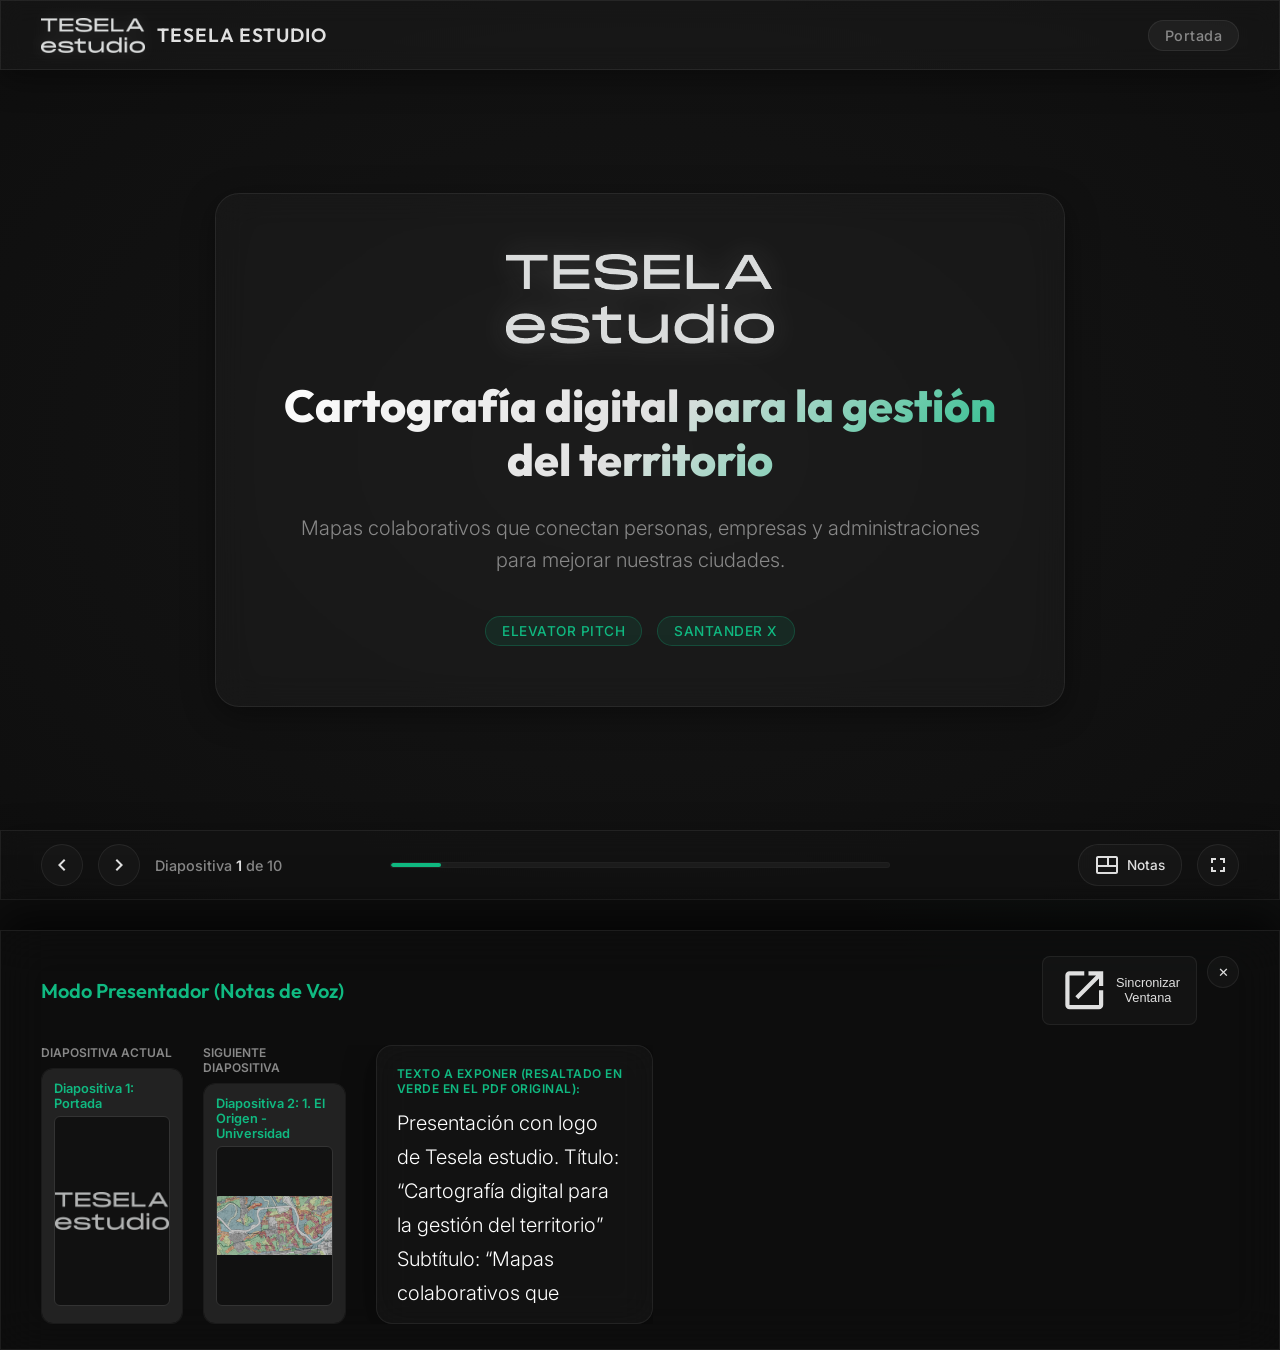
==== index.html @ 333ba8f4 "First commit: Presentacion Tesela Estudio (HTML, PPTX, PDF)" ====
<!DOCTYPE html>
<html lang="es">
<head>
  <meta charset="UTF-8">
  <meta name="viewport" content="width=device-width, initial-scale=1.0">
  <title>Tesela Estudio - Cartografía Digital para la Gestión del Territorio</title>
  <link rel="stylesheet" href="style.css">
  <!-- Fonts -->
  <link rel="preconnect" href="https://fonts.googleapis.com">
  <link rel="preconnect" href="https://fonts.gstatic.com" crossorigin>
  <link href="https://fonts.googleapis.com/css2?family=Inter:wght@300;400;500;600&family=Outfit:wght@400;500;600;700;800&display=swap" rel="stylesheet">
</head>
<body>

  <!-- Main Presentation Container -->
  <div id="presentation-container">
    
    <!-- Header with Logo -->
    <header class="presentation-header glass-element">
      <div class="header-logo-container">
        <img src="Imagenes/Logo Tesela Estudio.png" alt="Tesela Estudio Logo" class="header-logo">
        <span class="header-brand">Tesela Estudio</span>
      </div>
      <div class="header-slide-info">
        <span id="header-slide-title">Portada</span>
      </div>
    </header>

    <!-- Slides Wrapper -->
    <div id="slides-wrapper">

      <!-- Slide 1: Portada -->
      <section class="slide active" id="slide-1" data-title="Portada">
        <div class="slide-content cover-layout">
          <div class="cover-card glass-card animate-fade-in">
            <img src="Imagenes/Logo Tesela Estudio.png" alt="Tesela Estudio Logo Large" class="cover-logo">
            <h1 class="gradient-text">Cartografía digital para la gestión del territorio</h1>
            <p class="subtitle">Mapas colaborativos que conectan personas, empresas y administraciones para mejorar nuestras ciudades.</p>
            <div class="cover-footer">
              <span class="badge">Elevator Pitch</span>
              <span class="badge">Santander X</span>
            </div>
          </div>
        </div>
        <div class="speaker-notes-content">
          Presentación con logo de Tesela estudio.
          Título: “Cartografía digital para la gestión del territorio”
          Subtítulo: “Mapas colaborativos que conectan personas, empresas y administraciones para mejorar nuestras ciudades. “
        </div>
      </section>

      <!-- Slide 2: El Origen - Contexto (Diapositiva 2) -->
      <section class="slide" id="slide-2" data-title="1. El Origen - Universidad">
        <div class="slide-content split-layout">
          <div class="text-column">
            <span class="slide-number">01</span>
            <h2>El Origen</h2>
            <h3 class="accent-text">Investigación y Urbanismo</h3>
            <div class="glass-card text-card animate-slide-up">
              <p>Como investigadores en el área de urbanismo y estudiantes de arquitectura, comprendimos la importancia de la relación entre el diseño urbano y la correcta gestión del territorio.</p>
              <div class="accent-line"></div>
              <p class="highlight-text">“Entender el espacio urbano es el primer paso para mejorarlo.”</p>
            </div>
          </div>
          <div class="visual-column">
            <div class="image-frame animate-scale-in">
              <img src="Imagenes/Diapositiva 2.1/huerta murcia.jpg" alt="Huerta de Murcia - Urbanismo" class="fit-image">
              <div class="image-caption">Huerta de Murcia: Análisis territorial y urbanístico</div>
            </div>
          </div>
        </div>
        <div class="speaker-notes-content">
          “1. El Origen
          Hace unos años, Alfonso y yo estábamos trabajando como investigadores en el área de urbanismo de la Universidad, durante la carrera de arquitectura, donde empezamos a trabajar en el diseño urbano y la gestión del territorio."
        </div>
      </section>

      <!-- Slide 3: El Origen - Frustración (Diapositiva 3) -->
      <section class="slide" id="slide-3" data-title="1. El Origen - La Frustración">
        <div class="slide-content split-layout">
          <div class="text-column">
            <span class="slide-number">02</span>
            <h2>El Origen</h2>
            <h3 class="accent-text">La Frustración Analógica</h3>
            <div class="glass-card text-card animate-slide-up">
              <ul>
                <li><strong>Toma de datos a mano:</strong> Procesos lentos con papel y lápiz, propensos al error.</li>
                <li><strong>Información congelada:</strong> Datos en cajones o discos duros sin actualizar.</li>
                <li><strong>Realidad dinámica:</strong> El territorio cambia constantemente y la cartografía quedaba obsoleta.</li>
              </ul>
              <p class="highlight-box glass-element">De esta frustración, y con la intención de mejorar las cosas, nació <strong>Tesela Estudio</strong>.</p>
            </div>
          </div>
          <div class="visual-column">
            <div class="split-images">
              <div class="image-frame animate-scale-in delay-1">
                <img src="Imagenes/Diapositiva 2.2/a mano 1.png" alt="Cartografía a mano 1" class="fit-image">
                <div class="image-caption">Registro manual analógico</div>
              </div>
              <div class="image-frame animate-scale-in delay-2">
                <img src="Imagenes/Diapositiva 2.2/a mano 2.png" alt="Cartografía a mano 2" class="fit-image">
                <div class="image-caption">Bocetos y apuntes de campo</div>
              </div>
            </div>
          </div>
        </div>
        <div class="speaker-notes-content">
          "Allí comenzamos a realizar las primeras cartografías tanto en el ámbito académico, como con empresas privadas dedicadas a la gestión de servicios urbanos. Al principio la toma de datos la hacíamos con papel y lápiz, casi de forma artesanal, lo que era un caos que acababa en un cajón o congelado en un disco duro mientras que la realidad que pretendía representar seguía en constante cambio, dejándonos la sensación agridulce de que al terminar, había que volver a empezar de nuevo.
          De esta frustración, y con la intención de mejorar las cosas, nació Tesela Estudio.”
        </div>
      </section>

      <!-- Slide 4: El Problema - Plataformas Nube (Diapositiva 4) -->
      <section class="slide" id="slide-4" data-title="2. El Problema - Soluciones Existentes">
        <div class="slide-content split-layout">
          <div class="text-column">
            <span class="slide-number">03</span>
            <h2>El Problema</h2>
            <h3 class="accent-text">Herramientas en la Nube</h3>
            <div class="glass-card text-card animate-slide-up">
              <p>Descubrimos la existencia de plataformas colaborativas en la nube que centralizaban datos cartográficos y permitían conectar dispositivos.</p>
              <div class="metric-container">
                <div class="metric-card glass-element">
                  <span class="metric-value">0</span>
                  <span class="metric-label">Pilas de papel físico</span>
                </div>
                <div class="metric-card glass-element">
                  <span class="metric-value">100%</span>
                  <span class="metric-label">Información controlada</span>
                </div>
              </div>
            </div>
          </div>
          <div class="visual-column">
            <div class="glass-card logo-grid-card animate-scale-in">
              <span class="card-label">Plataformas Analizadas</span>
              <div class="logo-grid">
                <div class="logo-item"><img src="Imagenes/Diapositiva 3.1/logo carto.png" alt="Carto Logo"></div>
                <div class="logo-item"><img src="Imagenes/Diapositiva 3.1/logo giscloud.png" alt="GIS Cloud Logo"></div>
                <div class="logo-item"><img src="Imagenes/Diapositiva 3.1/logo mapbox.png" alt="Mapbox Logo"></div>
                <div class="logo-item"><img src="Imagenes/Diapositiva 3.1/logo merginmaps.png" alt="Mergin Maps Logo"></div>
                <div class="logo-item"><img src="Imagenes/Diapositiva 3.1/logo movisat.png" alt="Movisat Logo"></div>
                <div class="logo-item"><img src="Imagenes/Diapositiva 3.1/logo qfield.png" alt="QField Logo"></div>
              </div>
            </div>
          </div>
        </div>
        <div class="speaker-notes-content">
          “2. El problema
          Descubrimos que ya existían plataformas colaborativas en la nube que permitían conectar diferentes dispositivos a un mismo mapa. Por lo que ya no necesitábamos más pilas de papeles y toda la información la teníamos controlada.”
        </div>
      </section>

      <!-- Slide 5: El Problema - Complejidad (Diapositiva 5) -->
      <section class="slide" id="slide-5" data-title="2. El Problema - Usabilidad">
        <div class="slide-content split-layout">
          <div class="text-column">
            <span class="slide-number">04</span>
            <h2>El Problema</h2>
            <h3 class="accent-text">Barreras de Usabilidad</h3>
            <div class="glass-card text-card animate-slide-up">
              <p class="warning-text">El gran inconveniente detectado:</p>
              <div class="quote-container glass-element">
                <p>“Las plataformas existentes resultan poco intuitivas y complejas para usuarios no especializados en cartografía.”</p>
              </div>
              <ul>
                <li>Curva de aprendizaje empinada para operarios.</li>
                <li>Pérdida de eficiencia al introducir datos complejos.</li>
                <li>Falta de personalización para el flujo de trabajo real.</li>
              </ul>
            </div>
          </div>
          <div class="visual-column">
            <div class="image-frame animate-scale-in">
              <img src="Imagenes/Diapositiva 3.2/ejemplo movisat.png" alt="Ejemplo Interfaz Compleja" class="fit-image">
              <div class="image-overlay-text warning-badge">Interfaz Compleja / Técnica</div>
            </div>
          </div>
        </div>
        <div class="speaker-notes-content">
          “Sin embargo, estas plataformas siempre resultaban poco intuitivas y complicadas de manejar para las personas que no estaban dentro del mundo de la cartografía y el territorio.”
        </div>
      </section>

      <!-- Slide 6: El Problema - Solución Inicial (Diapositiva 6) -->
      <section class="slide" id="slide-6" data-title="2. El Problema - Piloto Arbolado">
        <div class="slide-content split-layout">
          <div class="text-column">
            <span class="slide-number">05</span>
            <h2>El Problema</h2>
            <h3 class="accent-text">Propuesta: Gestión de Arbolado</h3>
            <div class="glass-card text-card animate-slide-up">
              <p>Desarrollamos una solución accesible en Cartagena para la gestión forestal y de arbolado urbano:</p>
              <ul>
                <li><strong>Interfaz amigable:</strong> Diseñada para operarios a pie de calle.</li>
                <li><strong>Registro de campo directo:</strong> Cada trabajador reporta sus tareas y modificaciones al instante.</li>
                <li><strong>Canal directo:</strong> Conexión inmediata entre oficina y personal de campo.</li>
              </ul>
              <p class="highlight-text-accent">Facilitamos de forma drástica el flujo de información.</p>
            </div>
          </div>
          <div class="visual-column">
            <div class="image-frame animate-scale-in">
              <img src="Imagenes/Diapositiva 3.3/ejemplo cartagena.png" alt="Ejemplo Cartagena" class="fit-image">
              <div class="image-caption">Plataforma implementada en el municipio de Cartagena</div>
            </div>
          </div>
        </div>
        <div class="speaker-notes-content">
          “Aprovechando que ya estábamos colaborando con esta empresa nos propusimos utilizar estas plataformas para proponerles un sistema de gestión de arbolado accesible y legible a sus trabajadores .En el que cada operario pudiera anotar su trabajo y las modificaciones que realizaba. Comunicándose directamente con la oficina y el resto del personal.
          Nosotros realizamos la cartografía y el sistema de gestión personalizado. A ellos les facilitamos el flujo de información.”
        </div>
      </section>

      <!-- Slide 7: La Solución - Producto (Diapositiva 7) -->
      <section class="slide" id="slide-7" data-title="3. La Solución - Producto">
        <div class="slide-content split-layout">
          <div class="text-column">
            <span class="slide-number">06</span>
            <h2>La Solución</h2>
            <h3 class="accent-text">Nuestro Producto</h3>
            <div class="glass-card text-card animate-slide-up">
              <p>Unificamos la toma de datos y eliminamos la multiplicidad de documentos y los errores de coordinación.</p>
              <div class="value-proposition glass-element">
                <h4>Ventaja Competitiva</h4>
                <p>Nuestra formación y experiencia en <strong>urbanismo y funcionamiento de ciudades</strong> nos permite diseñar sistemas adaptados al flujo real del territorio.</p>
              </div>
            </div>
          </div>
          <div class="visual-column">
            <div class="product-visuals-expanded animate-scale-in">
              <div class="phone-mockup-frame">
                <img src="Imagenes/Diapositiva 4.1/mockup telefono.png" alt="Mockup Teléfono" class="visual-mockup-phone">
                <div class="phone-screen-label">App del Operario</div>
              </div>
              <div class="visor-preview-frame">
                <img src="Imagenes/Diapositiva 4.1/visor municipio.png" alt="Visor Municipio" class="visual-mockup-visor">
                <div class="image-caption">Visor de control en oficina</div>
              </div>
            </div>
          </div>
        </div>
        <div class="speaker-notes-content">
          “3. La solution
          De esta manera redujimos la multiplicidad de documentos en distintos terminales y los errores de coordinación que acarrea este tipo de funcionamiento. Nuestra ventaja competitiva a la hora de realizar las bases de datos es que conocemos el funcionamiento del urbanismo y las ciudades, lo que nos permite desarrollar un sistema consecuente para la gestión de sus servicios. Que es la base de nuestro producto.”
        </div>
      </section>

      <!-- Slide 8: La Solución - Casos de Éxito Condensados (Diapositiva 8) -->
      <section class="slide" id="slide-8" data-title="3. La Solución - Casos de Éxito">
        <div class="slide-content split-layout">
          <div class="text-column">
            <span class="slide-number">07</span>
            <h2>La Solución</h2>
            <h3 class="accent-text">Sistemas en Marcha</h3>
            <div class="glass-card text-card animate-slide-up">
              <p>Hacemos legibles los sistemas que componen la ciudad o el territorio para que cualquier persona pueda editar atributos y tomar decisiones estratégicas en tiempo real.</p>
              <ul>
                <li><strong>Gestión unificada:</strong> Interfaces a medida de cada servicio municipal.</li>
                <li><strong>Operaciones directas:</strong> Comunicación entre personal de campo y técnicos de oficina.</li>
                <li><strong>Datos validados:</strong> Respuestas eficientes y geolocalizadas.</li>
              </ul>
            </div>
          </div>
          <div class="visual-column">
            <div class="cases-condensed-row animate-scale-in">
              <div class="case-item-simple">
                <img src="Imagenes/Diapositiva 4.2/Salobrena.jpg" alt="Caso Salobreña">
                <div class="case-label-simple">Limpieza Viaria</div>
              </div>
              <div class="case-item-simple">
                <img src="Imagenes/Diapositiva 4.2/funes.jpg" alt="Caso Funes">
                <div class="case-label-simple">Arbolado Urbano</div>
              </div>
              <div class="case-item-simple">
                <img src="Imagenes/Diapositiva 4.2/rosa.jpg" alt="Caso Rosa">
                <div class="case-label-simple">Recogida de Residuos</div>
              </div>
            </div>
          </div>
        </div>
        <div class="speaker-notes-content">
          "Con nuestros mapas conseguimos hacer legible los sistemas que componen la ciudad o el territorio para que cualquier persona, desde un técnico a un trabajador de campo pueda editar atributos y tomar decisiones estratégicas en tiempo real. Creando una interfaz de uso específica para cada caso de gestión, como el arbolado, la limpieza viaria o la recogida de residuos. Que son ejemplos que ya tenemos en marcha y funcionando."
        </div>
      </section>

      <!-- Slide 9: Escalabilidad (Diapositiva 9) -->
      <section class="slide" id="slide-5" data-title="4. Escalabilidad">
        <div class="slide-content split-layout">
          <div class="text-column">
            <span class="slide-number">08</span>
            <h2>Escalabilidad</h2>
            <h3 class="accent-text">Modelo de Negocio y Crecimiento</h3>
            <div class="glass-card text-card animate-slide-up">
              <ul>
                <li><strong>Cartagena activo:</strong> Núcleo principal de operaciones en constante ampliación.</li>
                <li><strong>Expansión regional:</strong> Nuevos municipios de la región en fase de desarrollo.</li>
                <li><strong>Modelo SaaS (Suscripción):</strong> Estructura de costes optimizada e ingresos recurrentes.</li>
                <li><strong>Sin barreras físicas:</strong> Rápida expansión digital a nivel nacional y ágil despliegue.</li>
              </ul>
              <p class="highlight-text">Válido tanto para empresas privadas adjudicatarias de servicios como para administraciones públicas.</p>
            </div>
          </div>
          <div class="visual-column">
            <div class="image-frame spain-map-card animate-scale-in">
              <img src="Imagenes/Diapositiva 5/spain.png" alt="Mapa de Expansión España" class="spain-map">
              <div class="image-caption">municipios cartografiados</div>
            </div>
          </div>
        </div>
        <div class="speaker-notes-content">
          “4. Escalabilidad
          El más importante está en Cartagena, pero tenemos otros municipios de la región en fase de desarrollo. Con planes de implementación posterior a mayor escala. Nuestro producto se basa en un modelo de suscripción, por lo que nuestra estructura de costes está optimizada y no depende de barreras físicas. Estos servicios no son solo válidos para este tipo de empresas, sino que también puede ser conveniente para las administraciones y cualquier tipo de entidad que trabaje con la ciudad y el territorio. Gracias a la estructura digital somos capaces de expandirnos por diferentes localizaciones de forma rápida y ágil.”
        </div>
      </section>

      <!-- Slide 10: Cierre y Contacto Centrado (Diapositiva 10) -->
      <section class="slide" id="slide-6" data-title="5. Cierre">
        <div class="slide-content final-centered-layout">
          <div class="final-outer-wrapper animate-scale-in">
            <img src="Imagenes/Logo Tesela Estudio.png" alt="Tesela Estudio Logo" class="final-logo">
            
            <div class="final-centered-card glass-card">
              <div class="quote-final-text">
                <p class="quote-large">“Lo que empezó como un problema para la toma de datos a papel y lápiz, lo hemos transformado en una herramienta capaz de coordinar personas, empresas y administraciones públicas para mejorar la gestión de nuestras ciudades y el territorio natural.”</p>
                <div class="accent-line center-line"></div>
                <p class="thanks-text">Somos <strong>Tesela Estudio</strong> y gracias por escucharnos.</p>
              </div>
              
              <div class="final-contact-bar">
                <div class="contact-item-simple glass-element">
                  <svg class="contact-icon" viewBox="0 0 24 24"><path fill="currentColor" d="M16.36 14c.08-.66.14-1.32.14-2s-.06-1.34-.14-2h3.38c.16.64.26 1.31.26 2s-.1 1.36-.26 2m-5.15 5.56c.9-1.11 1.63-2.61 2.06-4.56h2.89c-.59 2-1.63 3.69-3.07 4.9m-1.71 1.25c.83 0 1.63-.14 2.37-.39a11.16 11.16 0 0 0-2.37-.86m-2.37.86c.74.25 1.54.39 2.37.39m0-2c.9 0 1.76-.29 2.5-.83a11.1 11.1 0 0 1-2.5 4.83m-2.5-4.83a11.1 11.1 0 0 1-2.5-4.83m-2.5 4.83c1.44-1.21 2.48-2.9 3.07-4.9H5.21c.43 1.95 1.16 3.45 2.06 4.56M3.75 14C3.59 13.36 3.5 12.69 3.5 12s.09-1.36.25-2h3.38c-.08.66-.13 1.32-.13 2s.05 1.34.13 2M12 2c5.52 0 10 4.48 10 10s-4.48 10-10 10S2 17.52 2 12S6.48 2 12 2m0 2c-.83 0-1.63.14-2.37.39c.84.22 1.63.51 2.37.86c.74-.35 1.53-.64 2.37-.86C13.63 4.14 12.83 4 12 4m-2.06 4.56H7.05c-.59-2-1.63-3.69-3.07-4.9c.9 1.11 1.63 2.61 2.06 4.56m5.81-4.56c1.44 1.21 2.48 2.9 3.07 4.9h-2.89c-.43-1.95-1.16-3.45-2.06-4.56m-3.75 4.56c-.08.66-.14 1.32-.14 2s.06 1.34.14 2h4.56c.08-.66.14-1.32.14-2s-.06-1.34-.14-2"/></svg>
                  <a href="https://teselaestudio.es" target="_blank" class="contact-link">teselaestudio.es</a>
                </div>
                <div class="contact-item-simple glass-element">
                  <svg class="contact-icon" viewBox="0 0 24 24"><path fill="currentColor" d="m20 8l-8 5l-8-5V6l8 5l8-5m0-2H4c-1.11 0-2 .89-2 2v12c0 1.1.9 2 2 2h16c1.1 0 2-.9 2-2V6c0-1.1-.9-2-2-2Z"/></svg>
                  <a href="mailto:info.tesela.estudio@gmail.com" class="contact-link">info.tesela.estudio@gmail.com</a>
                </div>
              </div>
            </div>
          </div>
        </div>
        <div class="speaker-notes-content">
          "Lo que empezó como un problema nuestro para la toma de datos al empezar con papel y lápiz, lo hemos transformado en una herramienta capaz de coordinar a personas, empresas y administraciones públicas para mejorar la gestión de nuestras ciudades y el territorio natural. Somos Tesela Estudio y gracias por escucharnos"
        </div>
      </section>

    </div> <!-- End Slides Wrapper -->

    <!-- Navigation and Controls Bar -->
    <footer class="presentation-footer glass-element">
      <div class="footer-left">
        <button id="btn-prev" class="control-btn" title="Anterior (Flecha Izquierda / Backspace)">
          <svg viewBox="0 0 24 24" class="icon"><path fill="currentColor" d="M15.41 7.41L14 6l-6 6l6 6l1.41-1.41L10.83 12z"/></svg>
        </button>
        <button id="btn-next" class="control-btn" title="Siguiente (Flecha Derecha / Espacio)">
          <svg viewBox="0 0 24 24" class="icon"><path fill="currentColor" d="M10 6L8.59 7.41L13.17 12l-4.58 4.59L10 18l6-6z"/></svg>
        </button>
        <div class="slide-indicator-text">
          Diapositiva <span id="current-slide-num">1</span> de <span id="total-slides-num">10</span>
        </div>
      </div>
      
      <!-- Progress Bar -->
      <div class="footer-center">
        <div class="progress-bar-container">
          <div id="progress-bar"></div>
        </div>
      </div>

      <div class="footer-right">
        <button id="btn-presenter" class="control-btn" title="Modo Presentador (P)">
          <svg viewBox="0 0 24 24" class="icon"><path fill="currentColor" d="M21 3H3c-1.1 0-2 .9-2 2v14c0 1.1.9 2 2 2h18c1.1 0 2-.9 2-2V5c0-1.1-.9-2-2-2zm-9 9H3V5h9v7zm9 7H3v-5h18v5zm0-7h-7V5h7v7z"/></svg>
          <span>Notas</span>
        </button>
        <button id="btn-fullscreen" class="control-btn" title="Pantalla Completa (F)">
          <svg viewBox="0 0 24 24" class="icon"><path fill="currentColor" d="M7 14H5v5h5v-2H7v-3zm-2-4h2V7h3V5H5v5zm12 7h-3v2h5v-5h-2v3zM14 5v2h3v3h2V5h-5z"/></svg>
        </button>
      </div>
    </footer>

  </div> <!-- End Presentation Container -->


  <!-- PRESENTER MODE INTERACTIVE DRAWER -->
  <div id="presenter-drawer" class="glass-element">
    <div class="presenter-header">
      <h3>Modo Presentador (Notas de Voz)</h3>
      <div class="presenter-header-buttons">
        <button id="btn-popout" class="presenter-header-btn" title="Abrir Notas en Ventana Independiente">
          <svg viewBox="0 0 24 24" class="icon"><path fill="currentColor" d="M19 19H5V5h7V3H5c-1.11 0-2 .9-2 2v14c0 1.1.89 2 2 2h14c1.1 0 2-.9 2-2v-7h-2v7zM14 3v2h3.59l-9.83 9.83l1.41 1.41L19 6.41V10h2V3h-7z"/></svg>
          Sincronizar Ventana
        </button>
        <button id="btn-close-presenter" class="presenter-header-btn">✕</button>
      </div>
    </div>
    <div class="presenter-body">
      <div class="presenter-body">
        <div class="presenter-preview-grid">
          <div class="preview-box">
            <span class="preview-label">Diapositiva Actual</span>
            <div class="preview-screen-wrapper">
              <div id="current-slide-preview" class="preview-screen-box"></div>
            </div>
          </div>
          <div class="preview-box">
            <span class="preview-label">Siguiente Diapositiva</span>
            <div class="preview-screen-wrapper">
              <div id="next-slide-preview" class="preview-screen-box"></div>
            </div>
          </div>
        </div>
        <div class="presenter-notes-container glass-card">
          <span class="notes-label">Texto a exponer (Resaltado en Verde en el PDF original):</span>
          <div id="active-speech-notes">
            Cargando notas...
          </div>
        </div>
      </div>
    </div>
  </div>

  <script src="script.js"></script>
</body>
</html>
---- style.css ----
/* ==========================================================================
   DESIGN SYSTEM & VARIABLES
   ========================================================================== */
:root {
  /* Color Palette */
  --bg-dark: #161616;
  --bg-darker: #0e0e0e;
  --text-light: #e0e0e0;
  --text-muted: #888888;
  --text-dark: #161616;
  
  /* Primary Accent: Emerald Green */
  --accent: #10b981;
  --accent-hover: #34d399;
  --accent-glow: rgba(16, 185, 129, 0.25);
  
  /* Glassmorphism Variables */
  --glass-bg: rgba(224, 224, 224, 0.03);
  --glass-bg-hover: rgba(224, 224, 224, 0.07);
  --glass-border: rgba(224, 224, 224, 0.08);
  --glass-border-active: rgba(16, 185, 129, 0.3);
  --glass-shadow: rgba(0, 0, 0, 0.4);
  
  /* Transitions */
  --transition-smooth: all 0.4s cubic-bezier(0.16, 1, 0.3, 1);
  --transition-fast: all 0.2s ease;
}

/* ==========================================================================
   RESET & BASE STYLES
   ========================================================================== */
* {
  box-sizing: border-box;
  margin: 0;
  padding: 0;
}

html, body {
  width: 100%;
  height: 100%;
  overflow: hidden;
  background-color: var(--bg-darker);
  font-family: 'Inter', sans-serif;
  color: var(--text-light);
  -webkit-font-smoothing: antialiased;
  -moz-osx-font-smoothing: grayscale;
}

/* Background animated glow spots */
body::before, body::after {
  content: "";
  position: absolute;
  width: 50vw;
  height: 50vw;
  border-radius: 50%;
  background: radial-gradient(circle, rgba(16, 185, 129, 0.04) 0%, transparent 70%);
  z-index: 0;
  pointer-events: none;
}

body::before {
  top: -10vw;
  left: -10vw;
}

body::after {
  bottom: -10vw;
  right: -10vw;
}

/* ==========================================================================
   MAIN LAYOUT CONTAINER
   ========================================================================== */
#presentation-container {
  position: relative;
  width: 100%;
  height: 100%;
  display: flex;
  flex-direction: column;
  justify-content: space-between;
  z-index: 10;
  background: radial-gradient(ellipse at center, var(--bg-dark) 0%, var(--bg-darker) 100%);
}

/* ==========================================================================
   HEADER SECTION
   ========================================================================== */
.presentation-header {
  height: 70px;
  min-height: 70px;
  display: flex;
  justify-content: space-between;
  align-items: center;
  padding: 0 40px;
  border-bottom: 1px solid var(--glass-border);
  z-index: 20;
  background: rgba(22, 22, 22, 0.4);
  backdrop-filter: blur(12px);
  -webkit-backdrop-filter: blur(12px);
}

.header-logo-container {
  display: flex;
  align-items: center;
  gap: 12px;
}

.header-logo {
  height: 35px;
  width: auto;
  filter: drop-shadow(0 0 8px rgba(224, 224, 224, 0.15));
}

.header-brand {
  font-family: 'Outfit', sans-serif;
  font-weight: 600;
  font-size: 1.2rem;
  letter-spacing: 1px;
  text-transform: uppercase;
}

.header-slide-info {
  font-size: 0.9rem;
  font-weight: 500;
  color: var(--text-muted);
  background: rgba(224, 224, 224, 0.05);
  padding: 6px 16px;
  border-radius: 20px;
  border: 1px solid var(--glass-border);
  letter-spacing: 0.5px;
}

/* ==========================================================================
   SLIDES WRAPPER & NAVIGATION LOGIC
   ========================================================================== */
#slides-wrapper {
  flex-grow: 1;
  position: relative;
  width: 100%;
  height: calc(100% - 140px); /* Subtract header and footer heights */
  overflow: hidden;
}

.slide {
  position: absolute;
  top: 0;
  left: 0;
  width: 100%;
  height: 100%;
  opacity: 0;
  pointer-events: none;
  transform: scale(0.98);
  transition: all 0.6s cubic-bezier(0.16, 1, 0.3, 1);
  display: flex;
  justify-content: center;
  align-items: center;
  padding: 30px 40px;
  z-index: 5;
}

.slide.active {
  opacity: 1;
  pointer-events: auto;
  transform: scale(1);
  z-index: 10;
}

.slide-content {
  width: 100%;
  max-width: 1500px;
  height: 100%;
  display: flex;
  gap: 40px;
}

/* Hide speaker notes in the main presentation slides */
.speaker-notes-content {
  display: none;
}

/* ==========================================================================
   GLASSMORPHISM STYLING SYSTEM
   ========================================================================== */
.glass-element {
  background: var(--glass-bg);
  border: 1px solid var(--glass-border);
  box-shadow: 0 8px 32px 0 var(--glass-shadow);
}

.glass-card {
  background: var(--glass-bg);
  backdrop-filter: blur(16px);
  -webkit-backdrop-filter: blur(16px);
  border: 1px solid var(--glass-border);
  box-shadow: 0 8px 32px 0 var(--glass-shadow);
  border-radius: 16px;
  padding: 25px;
  transition: var(--transition-smooth);
}

.glass-card:hover {
  border-color: rgba(224, 224, 224, 0.15);
  background: var(--glass-bg-hover);
}

/* ==========================================================================
   SLIDE LAYOUTS & COMPONENT DESIGNS
   ========================================================================== */

/* 1. Cover Layout */
.cover-layout {
  display: flex;
  justify-content: center;
  align-items: center;
  height: 100%;
  width: 100%;
}

.cover-card {
  max-width: 850px;
  width: 100%;
  text-align: center;
  padding: 60px 40px;
  display: flex;
  flex-direction: column;
  align-items: center;
  gap: 25px;
  border-radius: 24px;
}

.cover-logo {
  height: 90px;
  width: auto;
  margin-bottom: 10px;
  filter: drop-shadow(0 0 15px rgba(224, 224, 224, 0.2));
}

.cover-card h1 {
  font-family: 'Outfit', sans-serif;
  font-size: 2.8rem;
  font-weight: 800;
  line-height: 1.2;
}

/* Gradient Text Effect */
.gradient-text {
  background: linear-gradient(135deg, #ffffff 0%, var(--text-light) 50%, var(--accent) 100%);
  -webkit-background-clip: text;
  -webkit-text-fill-color: transparent;
  background-clip: text;
}

.subtitle {
  font-size: 1.25rem;
  line-height: 1.6;
  color: var(--text-muted);
  max-width: 700px;
  font-weight: 300;
}

.cover-footer {
  display: flex;
  gap: 15px;
  margin-top: 15px;
}

.badge {
  background: rgba(16, 185, 129, 0.1);
  color: var(--accent);
  border: 1px solid rgba(16, 185, 129, 0.25);
  padding: 6px 16px;
  border-radius: 30px;
  font-size: 0.85rem;
  font-weight: 500;
  letter-spacing: 0.5px;
  text-transform: uppercase;
}

/* 2. Split Layout (Text on left (38%), Visuals on right (62%)) */
.split-layout {
  display: grid;
  grid-template-columns: 38% 62%;
  align-items: center;
  height: 100%;
  width: 100%;
}

.text-column {
  display: flex;
  flex-direction: column;
  justify-content: center;
  height: 100%;
  padding-right: 25px;
  overflow: hidden;
}

.visual-column {
  display: flex;
  justify-content: center;
  align-items: center;
  height: 100%;
  width: 100%;
  position: relative;
}

.slide-number {
  font-family: 'Outfit', sans-serif;
  font-size: 3rem;
  font-weight: 800;
  line-height: 1;
  color: rgba(16, 185, 129, 0.15);
  margin-bottom: 5px;
  letter-spacing: -2px;
}

.text-column h2 {
  font-family: 'Outfit', sans-serif;
  font-size: 2.2rem;
  font-weight: 700;
  margin-bottom: 5px;
}

.text-column h4 {
  font-family: 'Outfit', sans-serif;
  font-size: 1.3rem;
  margin-bottom: 12px;
  color: #ffffff;
  border-bottom: 1px solid rgba(224, 224, 224, 0.08);
  padding-bottom: 8px;
}

.accent-text {
  color: var(--accent);
  font-size: 1.3rem;
  font-weight: 500;
  margin-bottom: 25px;
  letter-spacing: 0.5px;
}

.text-card {
  display: flex;
  flex-direction: column;
  gap: 15px;
}

.text-card p {
  font-size: 1rem;
  line-height: 1.6;
  color: var(--text-light);
}

.accent-line {
  width: 50px;
  height: 3px;
  background-color: var(--accent);
  border-radius: 2px;
  margin: 5px 0;
  box-shadow: 0 0 10px var(--accent-glow);
}

.highlight-text {
  font-size: 1.1rem;
  font-weight: 500;
  color: #ffffff;
  font-style: italic;
}

.highlight-text-accent {
  font-size: 1.05rem;
  font-weight: 600;
  color: var(--accent);
}

/* Bullets Styling */
.text-card ul {
  list-style: none;
  display: flex;
  flex-direction: column;
  gap: 12px;
}

.text-card ul li {
  position: relative;
  padding-left: 28px;
  font-size: 0.95rem;
  line-height: 1.5;
  color: var(--text-light);
}

.text-card ul li::before {
  content: "";
  position: absolute;
  left: 5px;
  top: 7px;
  width: 8px;
  height: 8px;
  border-radius: 50%;
  background-color: var(--accent);
  box-shadow: 0 0 8px var(--accent-glow);
}

.text-card ul li strong {
  color: #ffffff;
  font-weight: 600;
}

.highlight-box {
  padding: 14px 18px;
  border-radius: 12px;
  font-size: 0.95rem;
  line-height: 1.5;
  border-left: 4px solid var(--accent) !important;
}

.warning-text {
  color: #ff5252;
  font-weight: 600;
  font-size: 0.9rem;
  letter-spacing: 0.5px;
  text-transform: uppercase;
}

.quote-container {
  padding: 16px 20px;
  border-radius: 12px;
  border-left: 3px solid #ff5252;
  font-style: italic;
}

.quote-container p {
  font-size: 1.05rem;
  color: #ffffff;
  line-height: 1.5;
}

/* ==========================================================================
   IMAGE & VISUAL FRAMES (BORDERLESS/NO BACKGROUND)
   ========================================================================== */
.image-frame {
  position: relative;
  width: 100%;
  height: 68vh;
  overflow: hidden;
  display: flex;
  flex-direction: column;
  padding: 0;
  background: none;
  border: none;
  box-shadow: none;
}

.fit-image {
  width: 100%;
  height: calc(100% - 25px);
  object-fit: contain;
  border-radius: 12px;
  background-color: transparent;
}

.image-caption {
  font-size: 0.85rem;
  color: var(--text-muted);
  text-align: center;
  margin-top: 8px;
  font-weight: 500;
}

/* Split images (Diapositiva 2.2) */
.split-images {
  display: grid;
  grid-template-columns: 1fr 1fr;
  gap: 20px;
  width: 100%;
  height: 68vh;
}

.split-images .image-frame {
  height: 100%;
}

.split-images .fit-image {
  height: calc(100% - 25px);
}

.image-overlay-text {
  position: absolute;
  bottom: 25px;
  left: 25px;
  background: rgba(22, 22, 22, 0.85);
  backdrop-filter: blur(8px);
  padding: 8px 18px;
  border-radius: 8px;
  border: 1px solid rgba(224, 224, 224, 0.1);
  font-size: 0.85rem;
  font-weight: 500;
}

.warning-badge {
  border-left: 3px solid #ff5252;
  color: #ff5252;
}

/* ==========================================================================
   COMPETITOR LOGO GRID (Diapositiva 4 - FULL COLOR)
   ========================================================================== */
.logo-grid-card {
  width: 100%;
  height: 68vh;
  padding: 35px 30px;
  display: flex;
  flex-direction: column;
  justify-content: center;
}

.card-label {
  font-size: 0.85rem;
  text-transform: uppercase;
  color: var(--text-muted);
  letter-spacing: 1px;
  margin-bottom: 25px;
  display: block;
  font-weight: 600;
  text-align: center;
}

.logo-grid {
  display: grid;
  grid-template-columns: repeat(3, 1fr);
  gap: 25px;
  flex-grow: 1;
  align-content: center;
}

.logo-item {
  aspect-ratio: 1.3;
  display: flex;
  justify-content: center;
  align-items: center;
  border-radius: 16px;
  padding: 20px;
  background: rgba(224, 224, 224, 0.02);
  border: 1px solid var(--glass-border);
  transition: var(--transition-smooth);
}

.logo-item img {
  max-width: 100%;
  max-height: 100%;
  object-fit: contain;
  filter: none;
  opacity: 1;
  transition: var(--transition-smooth);
}

.logo-item:hover {
  background: rgba(16, 185, 129, 0.05);
  border-color: rgba(16, 185, 129, 0.25);
  box-shadow: 0 8px 24px rgba(16, 185, 129, 0.15);
  transform: translateY(-4px);
}

/* Metric Container */
.metric-container {
  display: flex;
  gap: 20px;
  margin-top: 15px;
}

.metric-card {
  flex: 1;
  padding: 20px;
  border-radius: 12px;
  display: flex;
  flex-direction: column;
  align-items: center;
  text-align: center;
}

.metric-value {
  font-family: 'Outfit', sans-serif;
  font-size: 2.2rem;
  font-weight: 700;
  color: var(--accent);
  text-shadow: 0 0 15px var(--accent-glow);
}

.metric-label {
  font-size: 0.8rem;
  color: var(--text-muted);
  margin-top: 5px;
}

/* ==========================================================================
   PRODUCT VISUALS (EXPANDED / BORDERLESS) (Diapositiva 7)
   ========================================================================== */
.product-visuals-expanded {
  display: flex;
  gap: 30px;
  width: 100%;
  height: 68vh;
  align-items: center;
  justify-content: center;
}

.phone-mockup-frame {
  flex: 1;
  height: 100%;
  display: flex;
  flex-direction: column;
  justify-content: center;
  align-items: center;
  position: relative;
  max-width: 280px;
}

.visual-mockup-phone {
  height: auto;
  max-height: 90%;
  width: auto;
  max-width: 100%;
  border-radius: 28px;
  box-shadow: 0 12px 35px rgba(0,0,0,0.6);
  border: 1px solid rgba(224, 224, 224, 0.1);
}

.visor-preview-frame {
  flex: 1.8;
  height: 100%;
  display: flex;
  flex-direction: column;
  justify-content: center;
  padding: 0;
  border-radius: 0;
  background: none;
  border: none;
  box-shadow: none;
}

.visual-mockup-visor {
  width: 100%;
  height: calc(100% - 25px);
  object-fit: contain;
  border-radius: 10px;
}

/* Value Proposition */
.value-proposition {
  padding: 16px 20px;
  border-radius: 12px;
  border-left: 3px solid var(--accent);
}

.value-proposition h4 {
  font-family: 'Outfit', sans-serif;
  color: var(--accent);
  font-size: 1.05rem;
  margin-bottom: 8px;
  border-bottom: none;
  padding-bottom: 0;
}

.value-proposition p {
  font-size: 0.9rem;
  line-height: 1.5;
  color: var(--text-light);
}

/* ==========================================================================
   CONDENSED CASES GRID (Diapositiva 8)
   ========================================================================== */
.cases-condensed-row {
  display: grid;
  grid-template-columns: repeat(3, 1fr);
  gap: 20px;
  width: 100%;
  height: 68vh;
  align-items: center;
}

.case-item-simple {
  display: flex;
  flex-direction: column;
  align-items: center;
  justify-content: center;
  height: 100%;
}

.case-item-simple img {
  width: 100%;
  aspect-ratio: 4/3;
  object-fit: cover;
  border-radius: 16px;
  border: 1px solid rgba(224, 224, 224, 0.05);
  box-shadow: 0 10px 25px rgba(0,0,0,0.5);
  transition: var(--transition-smooth);
}

.case-item-simple img:hover {
  transform: scale(1.03);
  border-color: var(--accent);
  box-shadow: 0 12px 30px rgba(16, 185, 129, 0.2);
}

.case-label-simple {
  margin-top: 15px;
  font-family: 'Outfit', sans-serif;
  font-size: 1.1rem;
  font-weight: 600;
  color: var(--accent);
}

/* ==========================================================================
   SPAIN MAP SCENE (BORDERLESS) (Diapositiva 9)
   ========================================================================== */
.spain-map-card {
  width: 100%;
  height: 68vh;
  display: flex;
  flex-direction: column;
  justify-content: center;
  padding: 0;
  background: none;
  border: none;
  box-shadow: none;
}

.spain-map {
  width: 100%;
  height: calc(100% - 25px);
  object-fit: contain;
  opacity: 0.95;
  filter: drop-shadow(0 0 15px rgba(0,0,0,0.6));
}

/* ==========================================================================
   CIERRE CENTRADO (Diapositiva 10)
   ========================================================================== */
.final-centered-layout {
  display: flex;
  justify-content: center;
  align-items: center;
  width: 100%;
  height: 100%;
}

.final-outer-wrapper {
  display: flex;
  flex-direction: column;
  align-items: center;
  gap: 20px;
  width: 100%;
  max-width: 900px;
}

.final-logo {
  height: 90px;
  width: auto;
  filter: drop-shadow(0 0 15px rgba(224, 224, 224, 0.25));
  margin-bottom: 5px;
  transition: var(--transition-smooth);
}

.final-logo:hover {
  transform: scale(1.04);
  filter: drop-shadow(0 0 20px var(--accent-glow));
}

.final-centered-card {
  width: 100%;
  display: flex;
  flex-direction: column;
  align-items: center;
  justify-content: center;
  text-align: center;
  padding: 40px;
  gap: 25px;
  border-radius: 24px;
}

.quote-final-text {
  max-width: 800px;
  display: flex;
  flex-direction: column;
  align-items: center;
  gap: 15px;
}

.quote-large {
  font-family: 'Outfit', sans-serif;
  font-size: 1.35rem;
  line-height: 1.65;
  font-weight: 300;
  color: #ffffff;
}

.center-line {
  margin: 15px auto;
}

.thanks-text {
  font-size: 1.25rem;
  font-weight: 600;
  color: var(--accent);
}

.final-contact-bar {
  display: flex;
  gap: 20px;
  justify-content: center;
  width: 100%;
  margin-top: 15px;
}

.contact-item-simple {
  display: flex;
  align-items: center;
  gap: 12px;
  padding: 10px 20px;
  border-radius: 12px;
  border: 1px solid var(--glass-border);
  transition: var(--transition-smooth);
}

.contact-item-simple:hover {
  background: var(--glass-bg-hover);
  border-color: var(--accent-hover);
}

.contact-icon {
  width: 18px;
  height: 18px;
  color: var(--accent);
}

.contact-link {
  color: var(--text-light);
  text-decoration: none;
  font-size: 0.9rem;
  font-weight: 500;
  transition: var(--transition-fast);
}

.contact-item-simple:hover .contact-link {
  color: var(--accent);
}

/* ==========================================================================
   FOOTER (NAVIGATION BAR)
   ========================================================================== */
.presentation-footer {
  height: 70px;
  min-height: 70px;
  display: flex;
  justify-content: space-between;
  align-items: center;
  padding: 0 40px;
  border-top: 1px solid var(--glass-border);
  z-index: 20;
  background: rgba(22, 22, 22, 0.4);
  backdrop-filter: blur(12px);
  -webkit-backdrop-filter: blur(12px);
}

.footer-left, .footer-right {
  display: flex;
  align-items: center;
  gap: 15px;
  width: 300px;
}

.footer-right {
  justify-content: flex-end;
}

.control-btn {
  background: var(--glass-bg);
  border: 1px solid var(--glass-border);
  color: var(--text-light);
  width: 42px;
  height: 42px;
  border-radius: 50%;
  display: flex;
  justify-content: center;
  align-items: center;
  cursor: pointer;
  transition: var(--transition-smooth);
}

.control-btn:hover {
  background: var(--accent);
  color: var(--text-dark);
  border-color: var(--accent);
  box-shadow: 0 0 15px var(--accent-glow);
  transform: translateY(-2px);
}

.control-btn .icon {
  width: 24px;
  height: 24px;
}

.slide-indicator-text {
  font-size: 0.9rem;
  font-weight: 500;
  color: var(--text-muted);
}

#current-slide-num {
  color: var(--text-light);
  font-weight: 600;
}

/* Progress Bar */
.footer-center {
  flex-grow: 1;
  display: flex;
  justify-content: center;
}

.progress-bar-container {
  width: 100%;
  max-width: 500px;
  height: 6px;
  background: rgba(224, 224, 224, 0.05);
  border-radius: 3px;
  overflow: hidden;
  border: 1px solid rgba(224, 224, 224, 0.02);
}

#progress-bar {
  height: 100%;
  width: 10%; /* Updated default for 10 slides */
  background-color: var(--accent);
  box-shadow: 0 0 8px var(--accent-glow);
  border-radius: 3px;
  transition: width 0.3s cubic-bezier(0.16, 1, 0.3, 1);
}

/* Button notes with span */
#btn-presenter {
  width: auto;
  padding: 0 16px;
  border-radius: 20px;
  gap: 8px;
  font-family: 'Inter', sans-serif;
  font-weight: 500;
  font-size: 0.85rem;
}

#btn-presenter span {
  display: inline-block;
}

/* ==========================================================================
   PRESENTER MODE INTERACTIVE DRAWER (GLASSMORPHIC)
   ========================================================================== */
#presenter-drawer {
  position: absolute;
  bottom: -450px; /* Hidden by default */
  left: 0;
  width: 100%;
  height: 420px;
  z-index: 50;
  border-top: 1px solid var(--glass-border);
  background: rgba(14, 14, 14, 0.85);
  backdrop-filter: blur(24px);
  -webkit-backdrop-filter: blur(24px);
  box-shadow: 0 -15px 40px rgba(0,0,0,0.7);
  transition: transform 0.5s cubic-bezier(0.16, 1, 0.3, 1);
  display: flex;
  flex-direction: column;
  padding: 25px 40px;
}

#presenter-drawer.open {
  transform: translateY(-450px);
}

.presenter-header {
  display: flex;
  justify-content: space-between;
  align-items: center;
  margin-bottom: 20px;
}

.presenter-header h3 {
  font-family: 'Outfit', sans-serif;
  font-size: 1.25rem;
  font-weight: 600;
  color: var(--accent);
  display: flex;
  align-items: center;
  gap: 10px;
}

.presenter-header-buttons {
  display: flex;
  gap: 10px;
}

.presenter-header-btn {
  background: var(--glass-bg);
  border: 1px solid var(--glass-border);
  color: var(--text-light);
  padding: 8px 16px;
  border-radius: 8px;
  font-size: 0.8rem;
  font-weight: 500;
  cursor: pointer;
  display: flex;
  align-items: center;
  gap: 6px;
  transition: var(--transition-fast);
}

.presenter-header-btn:hover {
  background: rgba(224, 224, 224, 0.1);
  border-color: rgba(224, 224, 224, 0.2);
}

#btn-popout:hover {
  color: var(--accent-hover);
  border-color: var(--accent);
}

#btn-close-presenter {
  width: 32px;
  height: 32px;
  padding: 0;
  justify-content: center;
  border-radius: 50%;
}

.presenter-body {
  display: grid;
  grid-template-columns: 1.1fr 1fr;
  gap: 30px;
  flex-grow: 1;
  overflow: hidden;
}

.presenter-preview-grid {
  display: grid;
  grid-template-columns: 1fr 1fr;
  gap: 20px;
  height: 100%;
}

.preview-box {
  display: flex;
  flex-direction: column;
  gap: 8px;
  height: 100%;
}

.preview-label {
  font-size: 0.75rem;
  color: var(--text-muted);
  font-weight: 600;
  text-transform: uppercase;
}

.preview-screen-wrapper {
  flex-grow: 1;
  border-radius: 12px;
  border: 1px solid var(--glass-border);
  background: rgba(0, 0, 0, 0.3);
  overflow: hidden;
  position: relative;
}

/* Scaled down preview inside box */
.preview-screen-box {
  width: 100%;
  height: 100%;
  overflow: hidden;
  background-size: cover;
  background-position: center;
  background-repeat: no-repeat;
  transition: background-image 0.3s ease;
}

.presenter-notes-container {
  display: flex;
  flex-direction: column;
  gap: 10px;
  padding: 20px;
  overflow: hidden;
  height: 100%;
}

.notes-label {
  font-size: 0.75rem;
  color: var(--accent);
  font-weight: 600;
  text-transform: uppercase;
  letter-spacing: 0.5px;
}

#active-speech-notes {
  flex-grow: 1;
  overflow-y: auto;
  font-size: 1.25rem;
  line-height: 1.7;
  color: #ffffff;
  padding-right: 10px;
  font-weight: 300;
}

/* Custom Scrollbar for Notes */
#active-speech-notes::-webkit-scrollbar {
  width: 6px;
}

#active-speech-notes::-webkit-scrollbar-track {
  background: rgba(0, 0, 0, 0.1);
  border-radius: 3px;
}

#active-speech-notes::-webkit-scrollbar-thumb {
  background: rgba(224, 224, 224, 0.15);
  border-radius: 3px;
}

#active-speech-notes::-webkit-scrollbar-thumb:hover {
  background: var(--accent);
}

/* ==========================================================================
   ANIMATIONS & TRANSITIONS (CLASS TRIGGERS)
   ========================================================================== */

/* Active triggers for slide elements */
.slide .animate-fade-in {
  opacity: 0;
  transition: opacity 0.8s ease;
}
.slide.active .animate-fade-in {
  opacity: 1;
}

.slide .animate-slide-up {
  opacity: 0;
  transform: translateY(30px);
  transition: opacity 0.8s cubic-bezier(0.16, 1, 0.3, 1), transform 0.8s cubic-bezier(0.16, 1, 0.3, 1);
}
.slide.active .animate-slide-up {
  opacity: 1;
  transform: translateY(0);
}

.slide .animate-scale-in {
  opacity: 0;
  transform: scale(0.95);
  transition: opacity 0.8s cubic-bezier(0.16, 1, 0.3, 1), transform 0.8s cubic-bezier(0.16, 1, 0.3, 1);
}
.slide.active .animate-scale-in {
  opacity: 1;
  transform: scale(1);
}

/* Animation Delays */
.delay-1 { transition-delay: 0.15s !important; }
.delay-2 { transition-delay: 0.3s !important; }
.delay-3 { transition-delay: 0.45s !important; }

@keyframes fadeIn {
  from { opacity: 0; transform: translateY(10px); }
  to { opacity: 1; transform: translateY(0); }
}

/* ==========================================================================
   RESPONSIVE DESIGN / ADAPTIVE SCALING
   ========================================================================== */
@media (max-width: 1200px) {
  .cover-card h1 {
    font-size: 2.3rem;
  }
  .split-layout {
    grid-template-columns: 1fr 1.2fr;
    gap: 20px;
  }
}

@media (max-width: 900px) {
  body {
    overflow-y: auto;
  }
  #presentation-container {
    height: auto;
    min-height: 100%;
  }
  #slides-wrapper {
    height: auto;
  }
  .slide {
    position: relative;
    height: auto;
    opacity: 1;
    pointer-events: auto;
    transform: none;
    display: none;
    padding: 20px;
  }
  .slide.active {
    display: flex;
  }
  .split-layout {
    grid-template-columns: 1fr;
    gap: 30px;
  }
  .visual-column {
    min-height: 400px;
  }
  .image-frame {
    height: 50vh;
  }
  .split-images {
    height: 50vh;
  }
  .product-visuals-expanded {
    height: 50vh;
  }
  .cases-condensed-row {
    height: 50vh;
  }
  .spain-map-card {
    height: 50vh;
  }
  .presentation-header {
    padding: 0 20px;
  }
  .presentation-footer {
    padding: 0 20px;
  }
  .footer-center {
    display: none;
  }
  #presenter-drawer {
    display: none; /* Disable presenter view on mobile layout */
  }
}

/* ==========================================================================
   PRINT MEDIA STYLES (FOR PDF EXPORT)
   ========================================================================== */
@media print {
  html, body {
    background: #161616 !important;
    color: #e0e0e0 !important;
    height: auto !important;
    overflow: visible !important;
    -webkit-print-color-adjust: exact !important;
    print-color-adjust: exact !important;
  }
  
  #presentation-container {
    background: #161616 !important;
    height: auto !important;
    box-shadow: none !important;
  }
  
  .presentation-header, .presentation-footer, #presenter-drawer {
    display: none !important;
  }
  
  #slides-wrapper {
    height: auto !important;
    overflow: visible !important;
  }
  
  .slide {
    position: relative !important;
    display: grid !important;
    grid-template-columns: 38% 62% !important;
    opacity: 1 !important;
    pointer-events: auto !important;
    transform: none !important;
    page-break-after: always !important;
    break-after: page !important;
    height: 100vh !important;
    width: 100vw !important;
    padding: 40px !important;
    box-sizing: border-box !important;
    background: #161616 !important;
  }
  
  .slide.cover-layout, .slide#slide-1 {
    display: flex !important;
    justify-content: center !important;
    align-items: center !important;
  }
  
  .slide#slide-6 { /* Final slide (slide-6 has the final layout) */
    display: flex !important;
    justify-content: center !important;
    align-items: center !important;
  }
  
  .slide-content {
    height: 100% !important;
    width: 100% !important;
    display: flex !important;
    gap: 40px !important;
  }
  
  .split-layout {
    display: grid !important;
    grid-template-columns: 38% 62% !important;
    width: 100% !important;
    height: 100% !important;
  }
  
  /* Ensure animations don't hide elements when printing */
  .animate-fade-in, .animate-slide-up, .animate-scale-in, .delay-1, .delay-2, .delay-3 {
    opacity: 1 !important;
    transform: none !important;
    transition: none !important;
    animation: none !important;
  }
  
  .image-frame, .visor-preview-frame, .spain-map-card {
    height: auto !important;
    max-height: 80vh !important;
  }
  
  .fit-image, .spain-map, .visual-mockup-visor {
    max-height: 70vh !important;
  }
  
  @page {
    size: landscape;
    margin: 0;
  }
}
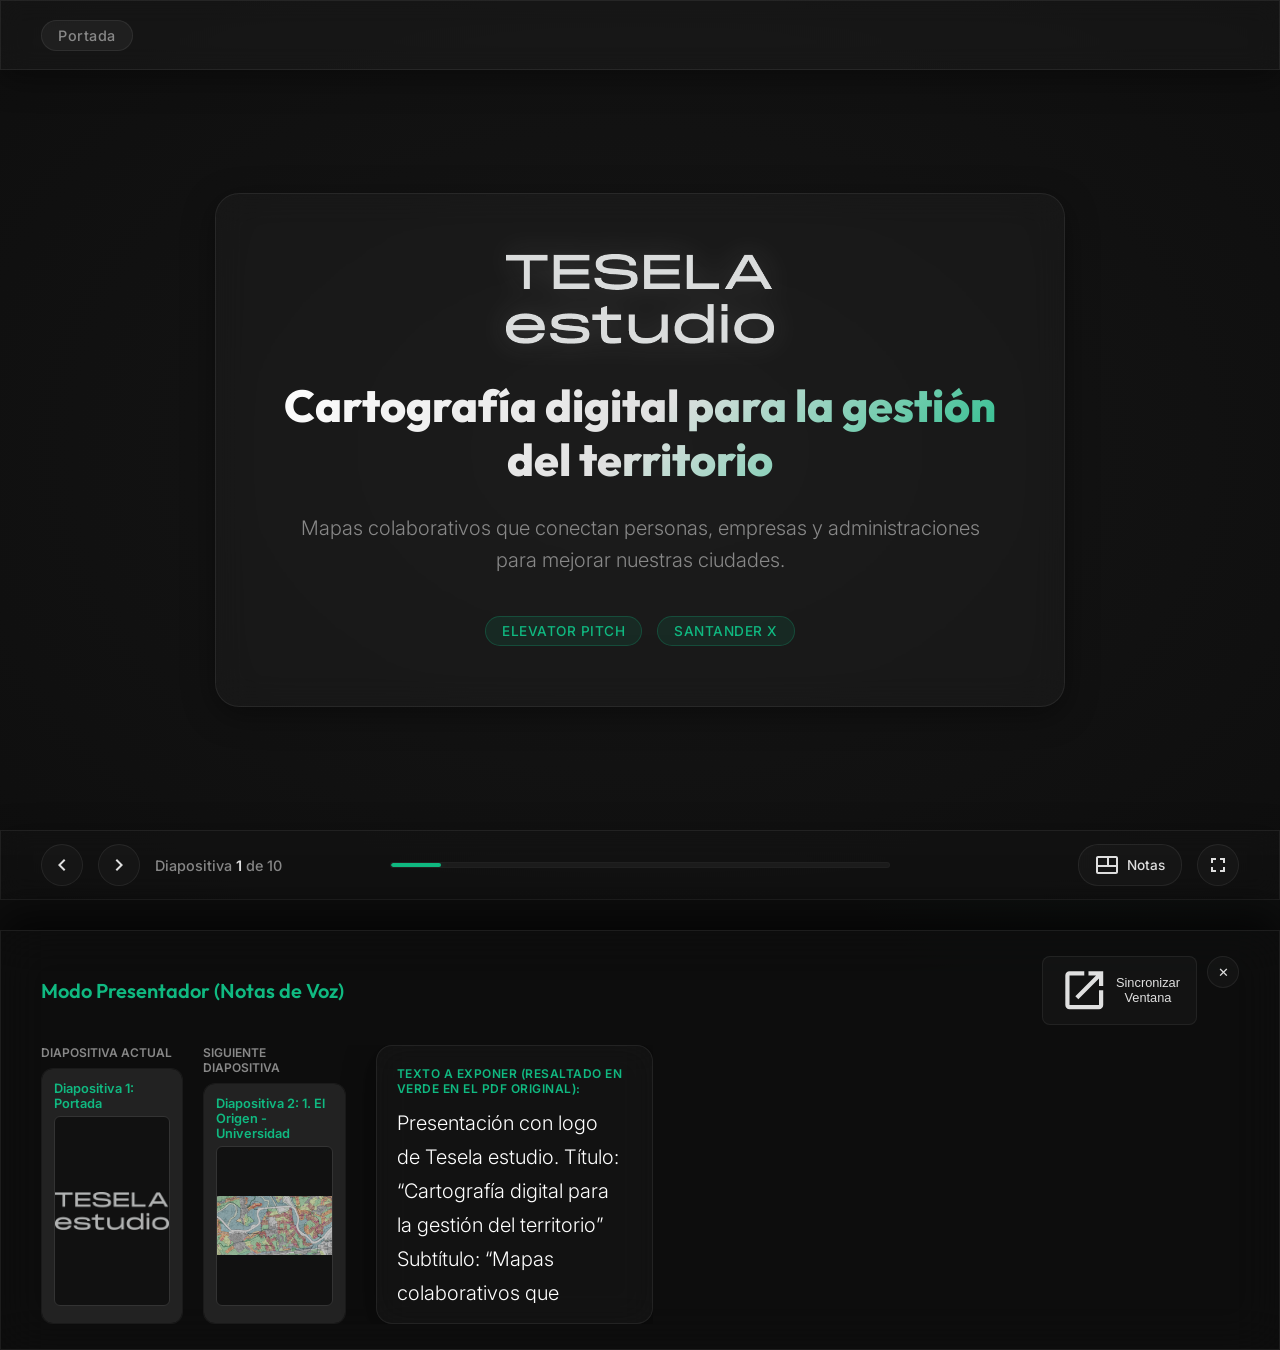
==== commit 8c8e7fa7: "Remove logo and brand text from header" ====
--- a/index.html
+++ b/index.html
@@ -15,12 +15,8 @@
   <!-- Main Presentation Container -->
   <div id="presentation-container">
     
-    <!-- Header with Logo -->
+    <!-- Header -->
     <header class="presentation-header glass-element">
-      <div class="header-logo-container">
-        <img src="Imagenes/Logo Tesela Estudio.png" alt="Tesela Estudio Logo" class="header-logo">
-        <span class="header-brand">Tesela Estudio</span>
-      </div>
       <div class="header-slide-info">
         <span id="header-slide-title">Portada</span>
       </div>
